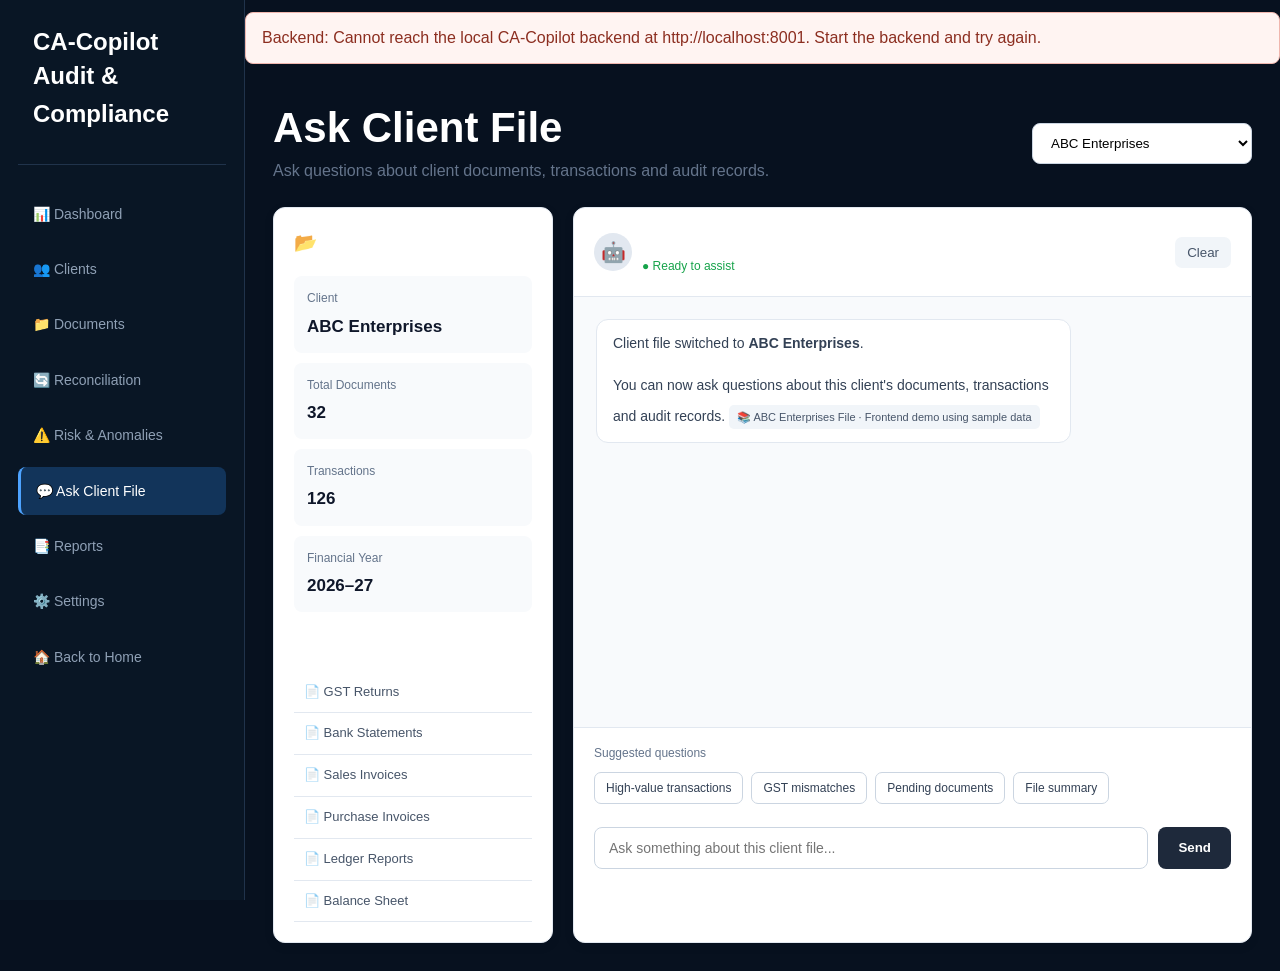
==== ask-client.html @ 7cad7cf9 "Initial full-stack CA-Copilot project" ====
<!DOCTYPE html>
<html lang="en">
<head>
    <meta charset="UTF-8">
    <meta name="viewport" content="width=device-width, initial-scale=1.0">

    <title>Ask Client File | CA-Copilot</title>

    <link rel="stylesheet" href="css/style.css">

    <style>
        .ask-page {
            padding: 28px;
        }

        .page-header {
            display: flex;
            justify-content: space-between;
            align-items: center;
            gap: 20px;
            margin-bottom: 24px;
            flex-wrap: wrap;
        }

        .page-header h2 {
            margin: 0 0 6px;
        }

        .page-header p {
            margin: 0;
            color: #64748b;
        }

        .client-selector {
            min-width: 220px;
            padding: 11px 14px;
            border: 1px solid #cbd5e1;
            border-radius: 8px;
            background: white;
        }

        .assistant-layout {
            display: grid;
            grid-template-columns: 280px 1fr;
            gap: 20px;
        }

        /* Left panel */

        .file-panel {
            background: white;
            border: 1px solid #e2e8f0;
            border-radius: 12px;
            padding: 20px;
            box-shadow: 0 3px 12px rgba(15, 23, 42, 0.06);
            height: fit-content;
        }

        .file-panel h3 {
            margin-top: 0;
            margin-bottom: 18px;
        }

        .file-stat {
            background: #f8fafc;
            border-radius: 8px;
            padding: 13px;
            margin-bottom: 10px;
        }

        .file-stat span {
            display: block;
            color: #64748b;
            font-size: 12px;
            margin-bottom: 4px;
        }

        .file-stat strong {
            font-size: 17px;
            color: #0f172a;
        }

        .source-list {
            margin-top: 22px;
        }

        .source-list h4 {
            margin-bottom: 12px;
        }

        .source-item {
            padding: 10px;
            border-bottom: 1px solid #e2e8f0;
            font-size: 13px;
            color: #475569;
        }

        /* Chat */

        .chat-panel {
            background: white;
            border: 1px solid #e2e8f0;
            border-radius: 12px;
            box-shadow: 0 3px 12px rgba(15, 23, 42, 0.06);
            overflow: hidden;
        }

        .chat-header {
            padding: 18px 20px;
            border-bottom: 1px solid #e2e8f0;
            display: flex;
            justify-content: space-between;
            align-items: center;
        }

        .assistant-title {
            display: flex;
            align-items: center;
            gap: 10px;
        }

        .assistant-icon {
            width: 38px;
            height: 38px;
            border-radius: 50%;
            background: #e2e8f0;
            display: flex;
            align-items: center;
            justify-content: center;
            font-size: 20px;
        }

        .assistant-title h3 {
            margin: 0;
            font-size: 16px;
        }

        .assistant-title span {
            font-size: 12px;
            color: #16a34a;
        }

        .clear-btn {
            border: none;
            background: #f1f5f9;
            color: #475569;
            padding: 8px 12px;
            border-radius: 7px;
            cursor: pointer;
        }

        .chat-body {
            height: 430px;
            overflow-y: auto;
            padding: 22px;
            background: #f8fafc;
        }

        .message {
            display: flex;
            margin-bottom: 18px;
        }

        .message.user {
            justify-content: flex-end;
        }

        .message-bubble {
            max-width: 75%;
            padding: 13px 16px;
            border-radius: 12px;
            line-height: 1.5;
            font-size: 14px;
        }

        .message.assistant .message-bubble {
            background: white;
            border: 1px solid #e2e8f0;
            color: #334155;
        }

        .message.user .message-bubble {
            background: #1e293b;
            color: white;
        }

        .source-tag {
            display: inline-block;
            margin-top: 9px;
            padding: 4px 8px;
            border-radius: 5px;
            background: #f1f5f9;
            color: #475569;
            font-size: 11px;
        }

        /* Suggestions */

        .suggestions {
            padding: 16px 20px 8px;
            border-top: 1px solid #e2e8f0;
        }

        .suggestions-title {
            font-size: 12px;
            color: #64748b;
            margin-bottom: 9px;
        }

        .suggestion-buttons {
            display: flex;
            gap: 8px;
            flex-wrap: wrap;
        }

        .suggestion-btn {
            border: 1px solid #cbd5e1;
            background: white;
            padding: 8px 11px;
            border-radius: 7px;
            cursor: pointer;
            font-size: 12px;
            color: #334155;
        }

        .suggestion-btn:hover {
            background: #f8fafc;
        }

        /* Input */

        .chat-input-area {
            padding: 15px 20px 20px;
            display: flex;
            gap: 10px;
        }

        .chat-input {
            flex: 1;
            padding: 12px 14px;
            border: 1px solid #cbd5e1;
            border-radius: 8px;
            outline: none;
            font-size: 14px;
        }

        .chat-input:focus {
            border-color: #64748b;
        }

        .send-btn {
            border: none;
            background: #1e293b;
            color: white;
            padding: 0 20px;
            border-radius: 8px;
            cursor: pointer;
            font-weight: 600;
        }

        .send-btn:hover {
            opacity: 0.9;
        }

        /* Empty / loading */

        .typing {
            color: #64748b;
            font-size: 13px;
            font-style: italic;
            margin-bottom: 15px;
        }

        @media (max-width: 850px) {
            .assistant-layout {
                grid-template-columns: 1fr;
            }

            .file-panel {
                height: auto;
            }
        }

        @media (max-width: 600px) {
            .ask-page {
                padding: 16px;
            }

            .chat-body {
                height: 380px;
            }

            .message-bubble {
                max-width: 90%;
            }

            .chat-input-area {
                padding: 12px;
            }

            .send-btn {
                padding: 0 14px;
            }
        }
    </style>
</head>

<body>

<div class="app-container">

    <!-- Sidebar -->
    <aside class="sidebar">

        <div class="logo">
            <h2>CA-Copilot</h2>
            <p>Audit & Compliance</p>
        </div>

        <nav>

            <a href="dashboard.html">
                📊 Dashboard
            </a>

            <a href="clients.html">
                👥 Clients
            </a>

            <a href="documents.html">
                📁 Documents
            </a>

            <a href="reconciliation.html">
                🔄 Reconciliation
            </a>

            <a href="risk.html">
                ⚠️ Risk & Anomalies
            </a>

            <a href="ask-client.html" class="active">
                💬 Ask Client File
            </a>

            <a href="reports.html">
                📑 Reports
            </a>

            <a href="settings.html">
                ⚙️ Settings
            </a>

            <a href="index.html">
                🏠 Back to Home
            </a>

        </nav>

    </aside>


    <!-- Main -->
    <main class="main-content">

        <div class="ask-page">

            <!-- Header -->
            <div class="page-header">

                <div>
                    <h2>Ask Client File</h2>
                    <p>
                        Ask questions about client documents, transactions and audit records.
                    </p>
                </div>

                <select
                    id="clientSelect"
                    class="client-selector"
                    aria-label="Select client file"
                    onchange="changeClient()"
                >
                    <option value="ABC Enterprises">ABC Enterprises</option>
                    <option value="Shree Traders">Shree Traders</option>
                    <option value="Patil Industries">Patil Industries</option>
                    <option value="Global Services">Global Services</option>
                </select>

            </div>


            <!-- Assistant Layout -->
            <div class="assistant-layout">

                <!-- File Information -->
                <div class="file-panel">

                    <h3>📂 Client File</h3>

                    <div class="file-stat">
                        <span>Client</span>
                        <strong id="selectedClient">
                            ABC Enterprises
                        </strong>
                    </div>

                    <div class="file-stat">
                        <span>Total Documents</span>
                        <strong id="clientDocumentCount">48</strong>
                    </div>

                    <div class="file-stat">
                        <span>Transactions</span>
                        <strong id="clientTransactionCount">126</strong>
                    </div>

                    <div class="file-stat">
                        <span>Financial Year</span>
                        <strong>2026–27</strong>
                    </div>


                    <div class="source-list">

                        <h4>Available Sources</h4>

                        <div class="source-item">
                            📄 GST Returns
                        </div>

                        <div class="source-item">
                            📄 Bank Statements
                        </div>

                        <div class="source-item">
                            📄 Sales Invoices
                        </div>

                        <div class="source-item">
                            📄 Purchase Invoices
                        </div>

                        <div class="source-item">
                            📄 Ledger Reports
                        </div>

                        <div class="source-item">
                            📄 Balance Sheet
                        </div>

                    </div>

                </div>


                <!-- Chat -->
                <div class="chat-panel">

                    <div class="chat-header">

                        <div class="assistant-title">

                            <div class="assistant-icon">
                                🤖
                            </div>

                            <div>
                                <h3>Client File Assistant</h3>
                                <span>● Ready to assist</span>
                            </div>

                        </div>

                        <button
                            class="clear-btn"
                            onclick="clearChat()"
                        >
                            Clear
                        </button>

                    </div>


                    <div
                        class="chat-body"
                        id="chatBody"
                    >

                        <div class="message assistant">

                            <div class="message-bubble">

                                Hello! I can help you review the
                                <strong>ABC Enterprises</strong> client file.

                                <br><br>

                                You can ask me about transactions,
                                GST records, invoices, bank statements,
                                ledgers or financial information.

                                <div class="source-tag">
                                    📚 Client File · Frontend demo using sample data
                                </div>

                            </div>

                        </div>

                    </div>


                    <!-- Suggestions -->
                    <div class="suggestions">

                        <div class="suggestions-title">
                            Suggested questions
                        </div>

                        <div class="suggestion-buttons">

                            <button
                                class="suggestion-btn"
                                onclick="askSuggestion('Show me high-value transactions')"
                            >
                                High-value transactions
                            </button>

                            <button
                                class="suggestion-btn"
                                onclick="askSuggestion('Are there any GST mismatches?')"
                            >
                                GST mismatches
                            </button>

                            <button
                                class="suggestion-btn"
                                onclick="askSuggestion('Show pending documents')"
                            >
                                Pending documents
                            </button>

                            <button
                                class="suggestion-btn"
                                onclick="askSuggestion('Summarize this client file')"
                            >
                                File summary
                            </button>

                        </div>

                    </div>


                    <!-- Input -->
                    <div class="chat-input-area">

                        <input
                            type="text"
                            id="chatInput"
                            class="chat-input"
                            placeholder="Ask something about this client file..."
                            onkeydown="handleEnter(event)"
                        >

                        <button
                            class="send-btn"
                            onclick="sendQuestion()"
                        >
                            Send
                        </button>

                    </div>

                </div>

            </div>

        </div>

    </main>

</div>


<script>

    const clientFileData = {
        "ABC Enterprises": {
            documents: 32,
            transactions: 126,
            pending: 3,
            highlight: "TXN-1005: ₹43,750 bank amount versus ₹45,000 in books, a ₹1,250 shortfall",
            gstMismatch: false,
            sources: "GST returns, bank statements, invoices, ledgers and financial statements"
        },
        "Shree Traders": {
            documents: 27,
            transactions: 92,
            pending: 4,
            highlight: "₹52,500 GST mismatch requiring invoice and ledger verification",
            gstMismatch: true,
            sources: "GST returns, bank statements, purchase invoices and ledgers"
        },
        "Patil Industries": {
            documents: 41,
            transactions: 108,
            pending: 2,
            highlight: "₹1,25,000 bank transaction with a ₹7,000 reconciliation exception",
            gstMismatch: false,
            sources: "Bank statements, engineering invoices, ledgers and financial statements"
        },
        "Global Services": {
            documents: 19,
            transactions: 74,
            pending: 1,
            highlight: "₹96,000 matched transaction in the available sample records",
            gstMismatch: false,
            sources: "Bank statements, service invoices, ledgers and balance sheets"
        }
    };

    let chatContextVersion = 0;

    /* Client selection */

    function changeClient() {
        chatContextVersion++;

        const client =
            document.getElementById("clientSelect").value;

        document.getElementById("selectedClient").textContent =
            client;

        const clientData = clientFileData[client];
        document.getElementById("clientDocumentCount").textContent = clientData.documents;
        document.getElementById("clientTransactionCount").textContent = clientData.transactions;

        const chatBody =
            document.getElementById("chatBody");

        chatBody.innerHTML = `
            <div class="message assistant">
                <div class="message-bubble">
                    Client file switched to
                    <strong>${escapeHtml(client)}</strong>.
                    <br><br>
                    You can now ask questions about this client's
                    documents, transactions and audit records.
                    <div class="source-tag">
                        📚 ${escapeHtml(client)} File · Frontend demo using sample data
                    </div>
                </div>
            </div>
        `;

    }


    /* Send question */

    function sendQuestion() {

        const input =
            document.getElementById("chatInput");

        const question =
            input.value.trim();

        if (question === "") {
            return;
        }

        addUserMessage(question);

        input.value = "";

        showAssistantResponse(question);

    }


    /* Enter key */

    function handleEnter(event) {

        if (event.key === "Enter") {
            sendQuestion();
        }

    }


    /* Suggested question */

    function askSuggestion(question) {

        document.getElementById("chatInput").value =
            question;

        sendQuestion();

    }


    /* Add user message */

    function addUserMessage(text) {

        const chatBody =
            document.getElementById("chatBody");

        const message =
            document.createElement("div");

        message.className = "message user";

        message.innerHTML = `
            <div class="message-bubble">
                ${escapeHtml(text)}
            </div>
        `;

        chatBody.appendChild(message);

        chatBody.scrollTop =
            chatBody.scrollHeight;

    }


    /* Demo assistant response */

    function showAssistantResponse(question) {

        const chatBody =
            document.getElementById("chatBody");
        const client = document.getElementById("clientSelect").value;
        const clientData = clientFileData[client];

        const typing =
            document.createElement("div");

        typing.className = "typing";

        typing.textContent =
            "Preparing a frontend demo reply from sample data...";

        chatBody.appendChild(typing);

        chatBody.scrollTop =
            chatBody.scrollHeight;

        const requestContext = chatContextVersion;

        setTimeout(function() {

            typing.remove();

            if (
                requestContext !== chatContextVersion ||
                document.getElementById("clientSelect").value !== client
            ) {
                return;
            }

            const lower =
                question.toLowerCase();

            let response = "";

            let source = "📚 Client File";

            const safeClient = escapeHtml(client);

            if (
                lower.includes("high-value") ||
                lower.includes("transaction")
            ) {

                response =
                    safeClient + " has " + clientData.transactions +
                    " sample transactions. The highlighted item is " + clientData.highlight +
                    ". Cross-check it with the related invoices and bank records.";

                source = "🏦 Bank Statements + Ledger";

            }

            else if (
                lower.includes("gst")
            ) {

                response =
                    clientData.gstMismatch
                        ? "A GST mismatch is present in the " + safeClient +
                          " sample records. " + clientData.highlight +
                          ". Verify the invoice against the accounting record."
                        : "No GST mismatch is flagged in the available " + safeClient +
                          " sample records. Continue routine verification against the GST returns.";

                source = "🧾 GST Returns";

            }

            else if (
                lower.includes("pending") ||
                lower.includes("document")
            ) {

                response =
                    safeClient + " has " + clientData.pending +
                    " sample documents pending review. Check relevant invoices, bank statements and GST records before completing the review.";

                source = "📄 Document Register";

            }

            else if (
                lower.includes("summary") ||
                lower.includes("summarize")
            ) {

                response =
                    safeClient + " currently has " + clientData.documents +
                    " sample documents and " + clientData.transactions +
                    " recorded transactions for FY 2026–27. Available sample sources include " +
                    clientData.sources + ". " + clientData.pending +
                    " documents are marked pending review.";

                source = "📊 Client File Summary";

            }

            else {

                response =
                    "For " + safeClient + ", the available sample data highlights " +
                    clientData.highlight + ". Please verify the relevant source records; " +
                    "this frontend demo does not analyze uploaded files.";

                source = "📚 Client File";

            }


            const message =
                document.createElement("div");

            message.className =
                "message assistant";

            message.innerHTML = `
                <div class="message-bubble">
                    ${response}
                    <div class="source-tag">
                        ${source} · Frontend demo
                    </div>
                </div>
            `;

            chatBody.appendChild(message);

            chatBody.scrollTop =
                chatBody.scrollHeight;

        }, 700);

    }


    /* Clear chat */

    function clearChat() {
        chatContextVersion++;

        const chatBody =
            document.getElementById("chatBody");

        chatBody.innerHTML = `
            <div class="message assistant">
                <div class="message-bubble">
                    Chat cleared.
                    <br><br>
                    Ask me anything about the selected ${escapeHtml(
                        document.getElementById("clientSelect").value
                    )} client file.
                    <div class="source-tag">
                        📚 Client File · Frontend demo using sample data
                    </div>
                </div>
            </div>
        `;

    }


    /* Basic HTML safety */

    function escapeHtml(text) {

        const div =
            document.createElement("div");

        div.textContent = text;

        return div.innerHTML;

    }


    changeClient();


    /* Close any accidental modal-style click */

    window.onclick = function(event) {

        if (event.target === document.body) {
            return;
        }

    };

</script>

    <script src="js/api.js"></script>
    <script src="js/backend-integration.js"></script>
</body>
</html>
---- css/style.css ----
* {
    margin: 0;
    padding: 0;
    box-sizing: border-box;
}

html {
    scroll-behavior: smooth;
}

body {
    font-family: Arial, Helvetica, sans-serif;
    background: #07111f;
    color: #ffffff;
    line-height: 1.6;
}

button,
a,
input,
select,
[role="button"] {
    -webkit-tap-highlight-color: transparent;
}

button:focus-visible,
a:focus-visible,
input:focus-visible,
select:focus-visible,
[role="button"]:focus-visible {
    outline: 3px solid #4da3ff;
    outline-offset: 3px;
}


/* Navbar */

.navbar {
    height: 76px;
    display: flex;
    align-items: center;
    justify-content: space-between;
    padding: 0 7%;
    border-bottom: 1px solid rgba(255,255,255,0.08);
    background: rgba(7,17,31,0.95);
}

.logo {
    font-size: 24px;
    font-weight: 700;
}

.logo span {
    color: #4da3ff;
}

.navbar nav {
    display: flex;
    gap: 32px;
}

.navbar nav a {
    color: #b7c3d4;
    text-decoration: none;
    font-size: 14px;
    transition: 0.3s;
}

.navbar nav a:hover {
    color: #ffffff;
}

.login-btn {
    background: #4da3ff;
    color: white;
    border: none;
    padding: 11px 20px;
    border-radius: 8px;
    cursor: pointer;
    font-weight: 600;
}


/* Hero */

.hero {
    min-height: 680px;
    padding: 90px 7%;
    display: grid;
    grid-template-columns: 1fr 1fr;
    gap: 70px;
    align-items: center;
    background:
        radial-gradient(circle at 15% 30%, rgba(48,119,190,0.18), transparent 35%),
        radial-gradient(circle at 85% 70%, rgba(76,120,255,0.12), transparent 35%);
}

.tagline,
.section-label {
    color: #4da3ff;
    font-size: 12px;
    font-weight: 700;
    letter-spacing: 2px;
    margin-bottom: 18px;
}

.hero h1 {
    font-size: clamp(48px, 6vw, 76px);
    line-height: 1.05;
    margin-bottom: 25px;
}

.hero h1 span {
    color: #4da3ff;
}

.hero-text {
    color: #aebbd0;
    max-width: 600px;
    font-size: 17px;
}

.hero-buttons {
    display: flex;
    gap: 15px;
    margin-top: 35px;
}

.primary-btn,
.secondary-btn {
    padding: 14px 24px;
    border-radius: 8px;
    font-weight: 600;
    cursor: pointer;
}

.primary-btn {
    background: #4da3ff;
    border: 1px solid #4da3ff;
    color: white;
}

.secondary-btn {
    background: transparent;
    border: 1px solid #40536b;
    color: white;
}


/* Dashboard Preview */

.dashboard-preview {
    background: #0d1b2d;
    border: 1px solid #20334b;
    border-radius: 18px;
    padding: 25px;
    box-shadow: 0 25px 70px rgba(0,0,0,0.35);
}

.preview-header {
    display: flex;
    justify-content: space-between;
    align-items: center;
    margin-bottom: 25px;
}

.preview-header p {
    color: #8798ad;
    font-size: 12px;
}

.preview-header h3 {
    font-size: 19px;
}

.status {
    color: #55d68a;
    font-size: 12px;
}

.stats {
    display: grid;
    grid-template-columns: 1fr 1fr;
    gap: 12px;
}

.stat-card {
    background: #111f32;
    padding: 18px;
    border-radius: 10px;
    border: 1px solid #1e3046;
}

.stat-card small {
    display: block;
    color: #8798ad;
}

.stat-card strong {
    display: block;
    font-size: 28px;
    margin: 4px 0;
}

.stat-card span {
    color: #55d68a;
    font-size: 11px;
}

.stat-card.warning span {
    color: #f3bb4b;
}

.stat-card.danger span {
    color: #ff7777;
}

.review-box {
    margin-top: 15px;
    padding: 18px;
    background: #111f32;
    border-radius: 10px;
}

.review-box small {
    color: #8798ad;
}

.review-box h4 {
    margin-bottom: 12px;
}

.amount {
    display: flex;
    gap: 10px;
    align-items: center;
    font-weight: 700;
}

.amount b {
    color: #71859d;
}

.mismatch {
    margin-top: 12px;
    color: #f3bb4b;
    font-size: 13px;
}


/* Features */

.features-section,
.workflow-section,
.about-section {
    padding: 100px 7%;
}

.features-section {
    background: #091625;
}

h2 {
    font-size: 42px;
    line-height: 1.15;
    margin-bottom: 50px;
}

.feature-grid {
    display: grid;
    grid-template-columns: repeat(4, 1fr);
    gap: 18px;
}

.feature-card {
    background: #0d1b2d;
    border: 1px solid #20334b;
    padding: 28px;
    border-radius: 14px;
    transition: 0.3s;
    cursor: pointer;
}

.feature-card:hover {
    transform: translateY(-6px);
    border-color: #4da3ff;
}

.icon {
    font-size: 30px;
    margin-bottom: 20px;
}

.feature-card h3 {
    margin-bottom: 12px;
}

.feature-card p {
    color: #8999ad;
    font-size: 14px;
}


/* Workflow */

.workflow-section {
    text-align: center;
}

.workflow {
    display: flex;
    align-items: center;
    justify-content: center;
    gap: 15px;
}

.step {
    width: 190px;
}

.step span {
    display: inline-flex;
    width: 48px;
    height: 48px;
    align-items: center;
    justify-content: center;
    border-radius: 50%;
    background: #132942;
    color: #4da3ff;
    font-weight: 700;
    margin-bottom: 15px;
}

.step p {
    color: #8999ad;
    font-size: 13px;
}

.line {
    width: 55px;
    height: 1px;
    background: #30445d;
}


/* About */

.about-section {
    display: grid;
    grid-template-columns: 1.3fr 0.7fr;
    gap: 70px;
    background: #091625;
}

.about-section > div:first-child p:last-child {
    color: #9aaabd;
    max-width: 650px;
}

.about-card {
    padding: 35px;
    background: #0d1b2d;
    border: 1px solid #20334b;
    border-radius: 16px;
}

.big-icon {
    font-size: 45px;
    margin-bottom: 20px;
}

.about-card p {
    color: #8999ad;
    margin-top: 10px;
}


/* Footer */

footer {
    padding: 45px 7%;
    border-top: 1px solid #20334b;
    text-align: center;
}

footer p {
    color: #7f90a5;
    margin-top: 8px;
}

footer .copyright {
    font-size: 12px;
    margin-top: 20px;
}


/* Responsive */

@media (max-width: 950px) {

    .hero,
    .about-section {
        grid-template-columns: 1fr;
    }

    .feature-grid {
        grid-template-columns: 1fr 1fr;
    }

    .workflow {
        flex-wrap: wrap;
    }

    .line {
        display: none;
    }
}


@media (max-width: 600px) {

    .navbar nav {
        display: none;
    }

    .hero {
        padding: 60px 5%;
    }

    .hero h1 {
        font-size: 48px;
    }

    .feature-grid {
        grid-template-columns: 1fr;
    }

    .features-section,
    .workflow-section,
    .about-section {
        padding: 70px 5%;
    }
}
.feature-card.selected {
    transform: translateY(-8px);
    border-color: #4da3ff;
    box-shadow: 0 0 25px rgba(77, 163, 255, 0.25);
}
/* =========================================
   CA-COPILOT DASHBOARD
   ========================================= */

.dashboard-page {
    background: #07111f;
    min-height: 100vh;
}


/* Sidebar */

.sidebar {
    position: fixed;
    left: 0;
    top: 0;
    width: 245px;
    height: 100vh;
    padding: 28px 18px;
    background: #091625;
    border-right: 1px solid #20334b;
    display: flex;
    flex-direction: column;
}

.sidebar .logo {
    padding: 0 15px 30px;
    border-bottom: 1px solid #20334b;
}

.sidebar .logo h2 {
    margin: 0;
    font-size: 24px;
    line-height: 1.2;
}

.sidebar .logo h2 + span {
    display: block;
    margin-top: 5px;
    color: #8fa0b5;
    font-size: 12px;
    font-weight: 400;
}

.sidebar-menu {
    display: flex;
    flex-direction: column;
    gap: 7px;
    margin-top: 25px;
}

.sidebar nav {
    display: flex;
    flex-direction: column;
    gap: 7px;
    margin-top: 25px;
}

.sidebar-menu a,
.sidebar nav a,
.sidebar-bottom a {
    display: flex;
    align-items: center;
    gap: 13px;
    padding: 13px 15px;
    border-radius: 8px;
    color: #8fa0b5;
    text-decoration: none;
    font-size: 14px;
    transition: 0.25s;
}

.sidebar-menu a:hover,
.sidebar nav a:hover,
.sidebar-bottom a:hover {
    background: #112238;
    color: white;
}

.sidebar-menu a.active,
.sidebar nav a.active {
    background: #12345a;
    color: #ffffff;
    border-left: 3px solid #4da3ff;
}

.sidebar-bottom {
    margin-top: auto;
    border-top: 1px solid #20334b;
    padding-top: 18px;
}


/* Main */

.dashboard-main {
    margin-left: 245px;
    padding: 40px 45px;
    min-height: 100vh;
}

.main-content {
    margin-left: 245px;
    min-height: 100vh;
}


/* Topbar */

.dashboard-topbar {
    display: flex;
    justify-content: space-between;
    align-items: center;
    margin-bottom: 35px;
}

.dashboard-topbar h1 {
    font-size: 32px;
    margin-bottom: 5px;
}

.dashboard-subtitle {
    color: #8191a5;
    font-size: 14px;
}

.dashboard-btn {
    background: #4da3ff;
    color: white;
    border: none;
    padding: 13px 20px;
    border-radius: 8px;
    font-weight: 600;
    cursor: pointer;
    transition: 0.25s;
}

.dashboard-btn:hover {
    transform: translateY(-2px);
}


/* Stats */

.dashboard-stats {
    display: grid;
    grid-template-columns: repeat(4, 1fr);
    gap: 18px;
    margin-bottom: 25px;
}

.dashboard-stat {
    background: #0d1b2d;
    border: 1px solid #20334b;
    border-radius: 13px;
    padding: 22px;
}

.dashboard-stat p {
    color: #8798ad;
    font-size: 13px;
    margin-top: 12px;
}

.dashboard-stat h2 {
    font-size: 32px;
    margin: 3px 0;
}

.dashboard-stat span {
    color: #55d68a;
    font-size: 12px;
}

.warning-stat span {
    color: #f3bb4b;
}

.danger-stat span {
    color: #ff7777;
}

.stat-icon {
    font-size: 24px;
}


/* Dashboard Panels */

.dashboard-grid {
    display: grid;
    grid-template-columns: 1.7fr 1fr;
    gap: 20px;
}

.dashboard-panel {
    background: #0d1b2d;
    border: 1px solid #20334b;
    border-radius: 13px;
    padding: 25px;
}

.panel-heading {
    display: flex;
    justify-content: space-between;
    align-items: center;
    margin-bottom: 22px;
}

.panel-heading h2 {
    font-size: 22px;
    margin: 0;
}

.view-btn {
    background: transparent;
    border: 1px solid #30445d;
    color: #9fb0c4;
    padding: 8px 13px;
    border-radius: 6px;
    cursor: pointer;
}


/* Reviews */

.review-row {
    display: flex;
    align-items: center;
    justify-content: space-between;
    gap: 15px;
    padding: 17px 0;
    border-top: 1px solid #1c2d42;
}

.review-info {
    display: flex;
    align-items: center;
    gap: 12px;
    min-width: 190px;
}

.document-icon {
    width: 38px;
    height: 38px;
    display: flex;
    align-items: center;
    justify-content: center;
    background: #132942;
    border-radius: 8px;
}

.review-info h3 {
    font-size: 14px;
}

.review-info p {
    color: #71859d;
    font-size: 11px;
}

.review-amount {
    display: flex;
    flex-direction: column;
    align-items: flex-end;
}

.review-amount strong {
    font-size: 13px;
}

.review-amount span {
    font-size: 11px;
}

.warning-text {
    color: #f3bb4b;
}

.danger-text {
    color: #ff7777;
}

.success-text {
    color: #55d68a;
}

.review-status {
    padding: 5px 9px;
    border-radius: 5px;
    font-size: 10px;
    white-space: nowrap;
}

.review-status.warning {
    background: rgba(243,187,75,0.12);
    color: #f3bb4b;
}

.review-status.danger {
    background: rgba(255,119,119,0.12);
    color: #ff7777;
}

.review-status.success {
    background: rgba(85,214,138,0.12);
    color: #55d68a;
}


/* Risk */

.risk-item {
    margin-bottom: 25px;
}

.risk-title {
    display: flex;
    justify-content: space-between;
    margin-bottom: 8px;
    font-size: 13px;
}

.risk-title span {
    color: #9aaabd;
}

.progress {
    width: 100%;
    height: 7px;
    background: #17283d;
    border-radius: 10px;
    overflow: hidden;
}

.progress-high {
    width: 65%;
    height: 100%;
    background: #ff7777;
}

.progress-medium {
    width: 48%;
    height: 100%;
    background: #f3bb4b;
}

.progress-low {
    width: 78%;
    height: 100%;
    background: #55d68a;
}

.risk-summary {
    margin-top: 30px;
    padding-top: 20px;
    border-top: 1px solid #20334b;
    display: flex;
    justify-content: space-between;
    color: #9aaabd;
}

.risk-summary strong {
    color: #f3bb4b;
}


/* Quick Actions */

.quick-actions {
    margin-top: 30px;
}

.quick-grid {
    display: grid;
    grid-template-columns: repeat(3, 1fr);
    gap: 18px;
}

.quick-card {
    display: flex;
    align-items: center;
    gap: 15px;
    padding: 20px;
    background: #0d1b2d;
    border: 1px solid #20334b;
    border-radius: 12px;
    cursor: pointer;
    transition: 0.25s;
    color: inherit;
    text-decoration: none;
}

.quick-card:hover {
    transform: translateY(-4px);
    border-color: #4da3ff;
}

.quick-card > span {
    font-size: 28px;
}

.quick-card h3 {
    font-size: 14px;
}

.quick-card p {
    color: #71859d;
    font-size: 11px;
}


/* Dashboard Footer */

.dashboard-footer {
    margin-top: 45px;
    padding: 25px 0 10px;
    border-top: 1px solid #20334b;
    text-align: center;
}

.dashboard-footer p {
    color: #66788d;
    font-size: 11px;
}


/* Dashboard Responsive */

@media (max-width: 1100px) {

    .dashboard-stats {
        grid-template-columns: 1fr 1fr;
    }

    .dashboard-grid {
        grid-template-columns: 1fr;
    }
}

@media (max-width: 800px) {

    .sidebar {
        position: relative;
        width: 100%;
        height: auto;
        padding: 18px 16px;
    }

    .sidebar-menu,
    .sidebar nav {
        display: flex;
        flex-direction: row;
        flex-wrap: wrap;
        gap: 6px;
        margin-top: 14px;
    }

    .sidebar-bottom {
        display: flex;
        flex-wrap: wrap;
        gap: 6px;
        margin-top: 12px;
        padding-top: 12px;
    }

    .sidebar-menu a,
    .sidebar nav a,
    .sidebar-bottom a {
        width: auto;
        flex: 0 0 auto;
        padding: 10px 12px;
    }

    .sidebar .logo {
        padding-bottom: 14px;
    }

    .dashboard-main {
        margin-left: 0;
        padding: 30px 20px;
    }

    .main-content {
        margin-left: 0;
        padding: 24px 16px;
    }

    .quick-grid {
        grid-template-columns: 1fr;
    }

    .dashboard-topbar {
        flex-direction: column;
        align-items: flex-start;
        gap: 20px;
    }
}

@media (max-width: 600px) {
    .dashboard-main {
        padding: 22px 14px;
    }

    .dashboard-stats {
        grid-template-columns: repeat(2, minmax(0, 1fr));
        gap: 10px;
    }

    .dashboard-stat,
    .dashboard-panel {
        min-width: 0;
        padding: 16px;
    }

    .dashboard-topbar h1 {
        font-size: 26px;
    }

    .review-row {
        flex-wrap: wrap;
        align-items: flex-start;
    }

    .dashboard-grid {
        grid-template-columns: minmax(0, 1fr);
    }

    .review-info {
        min-width: 0;
        flex: 1 1 100%;
    }

    .review-amount {
        align-items: flex-start;
        min-width: 0;
    }

    .client-table,
    .document-table,
    .reconciliation-table {
        overflow-x: auto;
    }
}
/* =========================================
   CLIENTS PAGE
   ========================================= */

.clients-panel {
    margin-top: 25px;
    overflow-x: auto;
}

.client-table {
    min-width: 900px;
}

.client-row {
    display: grid;
    grid-template-columns: 2fr 1.3fr 0.8fr 0.8fr 1.2fr 0.7fr;
    align-items: center;
    gap: 15px;
    padding: 17px 10px;
    border-top: 1px solid #1c2d42;
    color: #9aaabd;
    font-size: 13px;
}

.client-header {
    border-top: none;
    color: #66788d;
    font-size: 11px;
    text-transform: uppercase;
    letter-spacing: 0.5px;
}

.client-name {
    display: flex;
    align-items: center;
    gap: 12px;
}

.client-avatar {
    width: 38px;
    height: 38px;
    display: flex;
    align-items: center;
    justify-content: center;
    background: #132942;
    color: #4da3ff;
    border-radius: 9px;
    font-size: 12px;
    font-weight: 700;
}

.client-name h3 {
    color: #ffffff;
    font-size: 13px;
    margin: 0;
}

.client-name p {
    color: #66788d;
    font-size: 10px;
    margin-top: 3px;
}

.client-risk {
    display: inline-block;
    width: fit-content;
    padding: 5px 10px;
    border-radius: 5px;
    font-size: 10px;
    font-weight: 600;
}

.client-risk.high {
    background: rgba(255, 119, 119, 0.12);
    color: #ff7777;
}

.client-risk.medium {
    background: rgba(243, 187, 75, 0.12);
    color: #f3bb4b;
}

.client-risk.low {
    background: rgba(85, 214, 138, 0.12);
    color: #55d68a;
}

.client-action {
    background: transparent;
    border: 1px solid #30445d;
    color: #4da3ff;
    padding: 7px 12px;
    border-radius: 6px;
    cursor: pointer;
    font-size: 11px;
    transition: 0.25s;
}

.client-action:hover {
    background: #12345a;
    border-color: #4da3ff;
}
/* =========================================
   ADD CLIENT FORM
   ========================================= */

.modal-form-group {
    margin-bottom: 16px;
}

.modal-form-group label {
    display: block;
    color: #9aaabd;
    font-size: 11px;
    margin-bottom: 7px;
}

.modal-form-group input,
.modal-form-group select {
    width: 100%;
    box-sizing: border-box;
    padding: 11px 12px;
    background: #091522;
    border: 1px solid #263d57;
    border-radius: 7px;
    color: #ffffff;
    font-size: 12px;
    outline: none;
}

.modal-form-group input:focus,
.modal-form-group select:focus {
    border-color: #4da3ff;
}

.modal-form-group input::placeholder {
    color: #53677d;
}

.modal-form-group select {
    cursor: pointer;
}

.add-client-submit {
    width: 100%;
    margin-top: 8px;
}
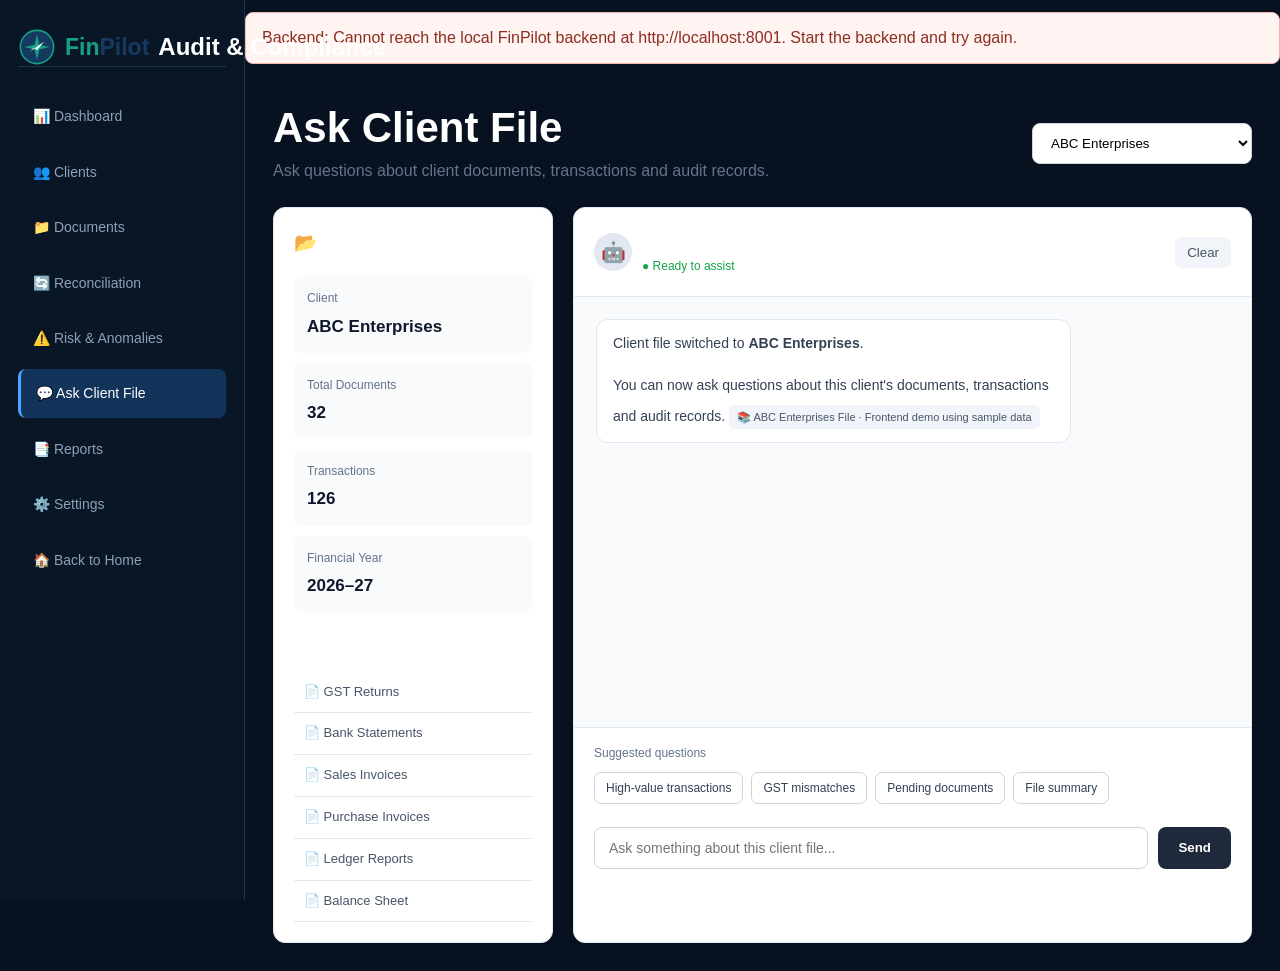
==== commit 319d9202: "Rebrand CA Copilot to FinPilot and update logo" ====
--- a/ask-client.html
+++ b/ask-client.html
@@ -4,7 +4,7 @@
     <meta charset="UTF-8">
     <meta name="viewport" content="width=device-width, initial-scale=1.0">
 
-    <title>Ask Client File | CA-Copilot</title>
+    <title>Ask Client File | FinPilot</title>
 
     <link rel="stylesheet" href="css/style.css">
 
@@ -313,7 +313,16 @@
     <aside class="sidebar">
 
         <div class="logo">
-            <h2>CA-Copilot</h2>
+            <svg class="finpilot-logo-icon" viewBox="0 0 48 48" aria-label="FinPilot logo">
+                <circle cx="24" cy="24" r="21"></circle>
+                <path d="M24 8 L27 21 L40 24 L27 27 L24 40 L21 27 L8 24 L21 21 Z"></path>
+                <path d="M15 30 L20 25 L24 28 L33 17"></path>
+            </svg>
+
+            <div class="finpilot-wordmark">
+                <span class="fin">Fin</span><span class="pilot">Pilot</span>
+            </div>
+
             <p>Audit & Compliance</p>
         </div>
 
--- a/css/style.css
+++ b/css/style.css
@@ -447,7 +447,7 @@
     box-shadow: 0 0 25px rgba(77, 163, 255, 0.25);
 }
 /* =========================================
-   CA-COPILOT DASHBOARD
+   FINPILOT DASHBOARD
    ========================================= */
 
 .dashboard-page {
@@ -1136,4 +1136,201 @@
 .add-client-submit {
     width: 100%;
     margin-top: 8px;
-}+}
+/* FinPilot Logo */
+.logo {
+    display: flex;
+    align-items: center;
+    gap: 10px;
+}
+/* FinPilot Logo */
+.logo {
+    display: flex;
+    align-items: center;
+    gap: 8px;
+    white-space: nowrap;
+}
+
+.logo-icon {
+    width: 34px;
+    height: 34px;
+    border-radius: 9px;
+    background: #0f2747;
+    display: flex;
+    align-items: center;
+    justify-content: center;
+    flex-shrink: 0;
+    font-size: 20px;
+    font-weight: bold;
+    color: #20c997;
+}
+
+.logo-text {
+    display: inline-flex;
+    align-items: center;
+    gap: 0;
+    margin: 0;
+    padding: 0;
+    font-size: 22px;
+    font-weight: 700;
+}
+
+.logo-text span {
+    color: #20c997;
+}
+.logo-icon {
+    width: 36px;
+    height: 36px;
+    border-radius: 10px;
+    background: #0f2747;
+    display: flex;
+    align-items: center;
+    justify-content: center;
+    font-size: 22px;
+    font-weight: 700;
+    color: #20c997;
+    box-shadow: 0 4px 12px rgba(15, 39, 71, 0.25);
+}
+
+.logo-text {
+    font-size: 22px;
+    font-weight: 700;
+    color: #0f2747;
+}
+
+.logo-text span {
+    color: #20c997;
+}
+/* =========================
+   FinPilot Brand Logo
+========================= */
+
+.navbar .logo {
+    display: flex;
+    align-items: center;
+    gap: 9px;
+    width: auto;
+    margin: 0;
+    padding: 0;
+    white-space: nowrap;
+}
+
+.navbar .finpilot-logo-icon {
+    width: 38px;
+    height: 38px;
+    flex: 0 0 38px;
+    display: block;
+    overflow: visible;
+}
+
+.navbar .finpilot-logo-icon circle {
+    fill: #0f2747;
+    stroke: #20c997;
+    stroke-width: 2;
+}
+
+.navbar .finpilot-logo-icon path:nth-of-type(1) {
+    fill: #20c997;
+}
+
+.navbar .finpilot-logo-icon path:nth-of-type(2) {
+    fill: none;
+    stroke: white;
+    stroke-width: 3;
+    stroke-linecap: round;
+    stroke-linejoin: round;
+}
+
+.navbar .finpilot-wordmark {
+    display: inline-flex;
+    align-items: center;
+    margin: 0;
+    padding: 0;
+    font-size: 23px;
+    line-height: 1;
+    font-weight: 700;
+    letter-spacing: -0.5px;
+}
+
+.navbar .finpilot-wordmark .fin {
+    color: #20c997;
+    margin: 0;
+    padding: 0;
+}
+
+.navbar .finpilot-wordmark .pilot {
+    color: #0f2747;
+    margin: 0;
+    padding: 0;
+}
+/* =========================
+   FinPilot Final Logo Colors
+========================= */
+
+.navbar .finpilot-wordmark .fin {
+    color: #16A085 !important;
+}
+
+.navbar .finpilot-wordmark .pilot {
+    color: #163A5F !important;
+}
+
+.navbar .finpilot-logo-icon circle {
+    fill: #163A5F;
+    stroke: #16A085;
+    stroke-width: 2;
+}
+
+.navbar .finpilot-logo-icon path:nth-of-type(1) {
+    fill: #16A085;
+}
+
+.navbar .finpilot-logo-icon path:nth-of-type(2) {
+    fill: #FFFFFF;
+}
+
+.sidebar .logo {
+    display: flex;
+    align-items: center;
+    gap: 9px;
+    width: auto;
+    margin: 0;
+    padding: 0;
+    white-space: nowrap;
+}
+
+.sidebar .finpilot-logo-icon {
+    width: 38px;
+    height: 38px;
+    flex: 0 0 38px;
+}
+
+.sidebar .finpilot-logo-icon circle {
+    fill: #163A5F;
+    stroke: #16A085;
+    stroke-width: 2;
+}
+
+.sidebar .finpilot-logo-icon path:nth-of-type(1) {
+    fill: #16A085;
+}
+
+.sidebar .finpilot-logo-icon path:nth-of-type(2) {
+    fill: #FFFFFF;
+}
+
+.sidebar .finpilot-wordmark {
+    display: inline-flex;
+    align-items: center;
+    font-size: 23px;
+    line-height: 1;
+    font-weight: 700;
+}
+
+.sidebar .finpilot-wordmark .fin {
+    color: #16A085 !important;
+}
+
+.sidebar .finpilot-wordmark .pilot {
+    color: #163A5F !important;
+}
